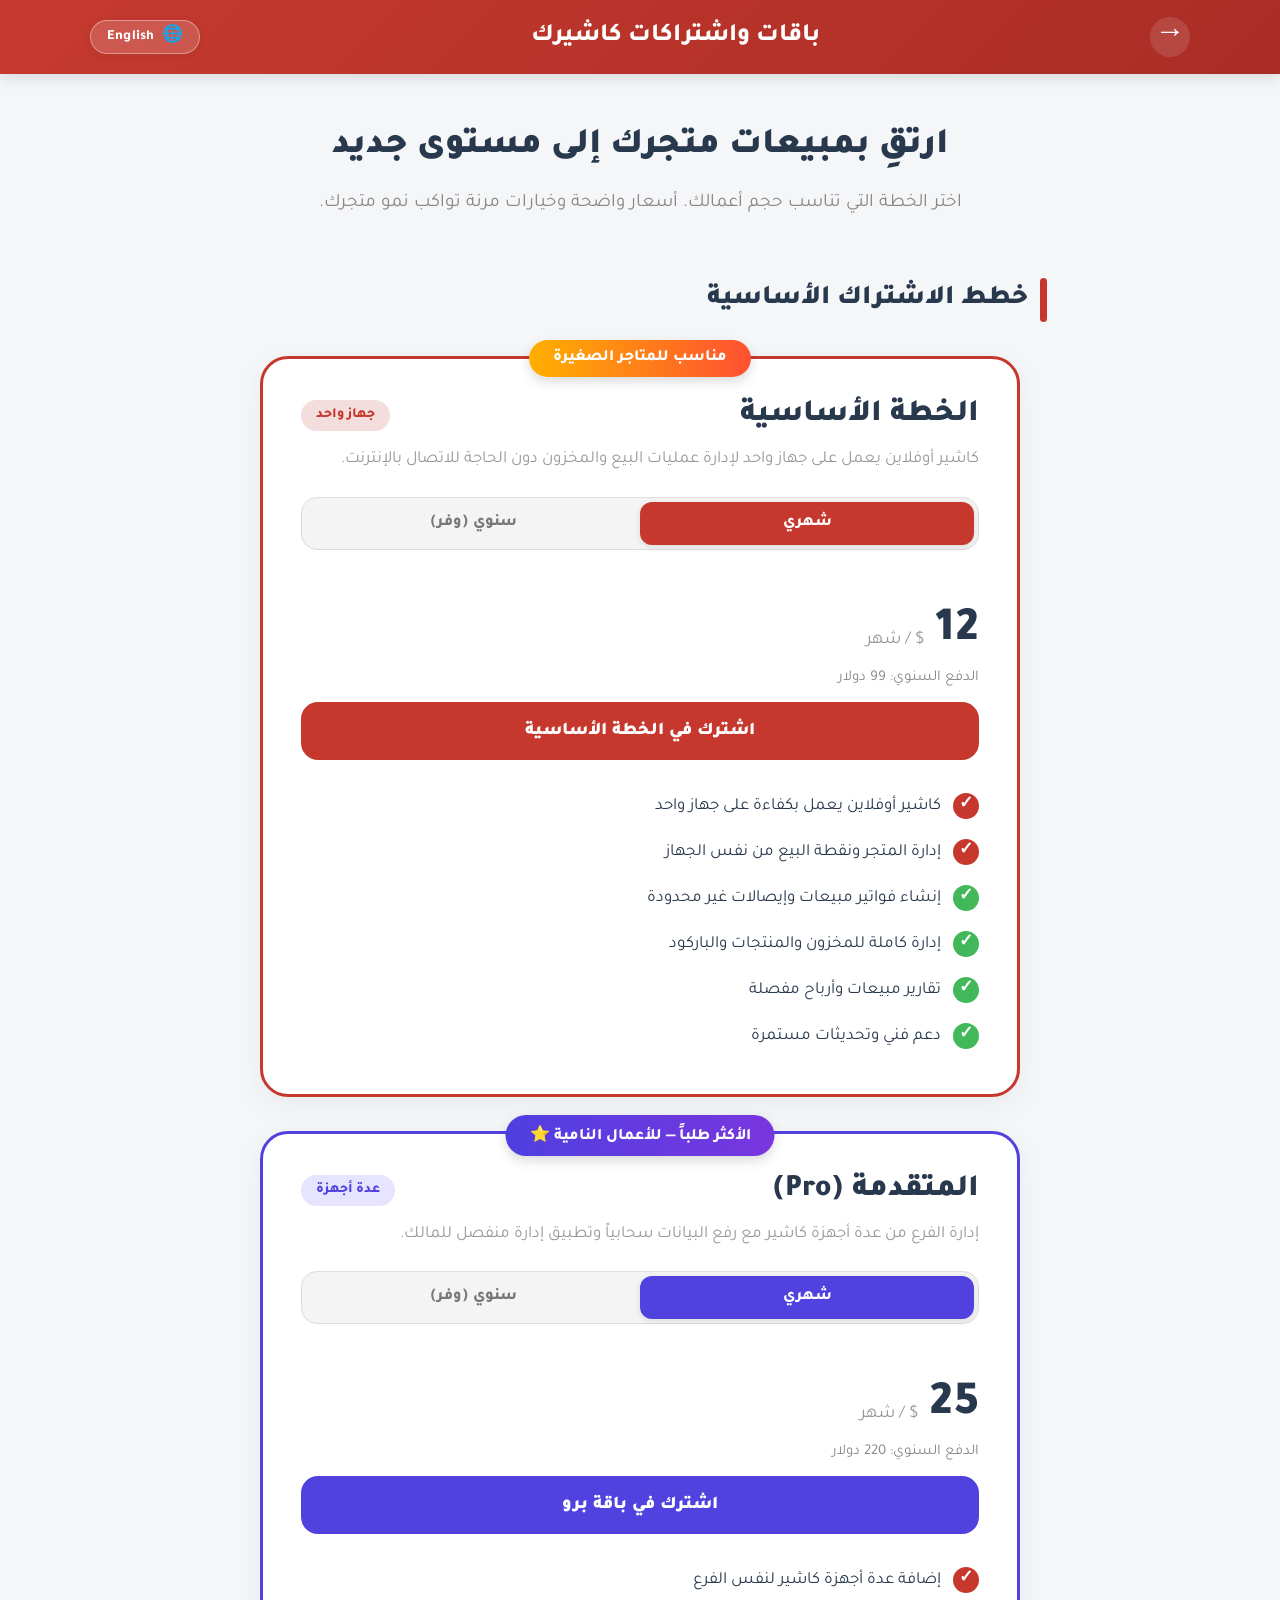
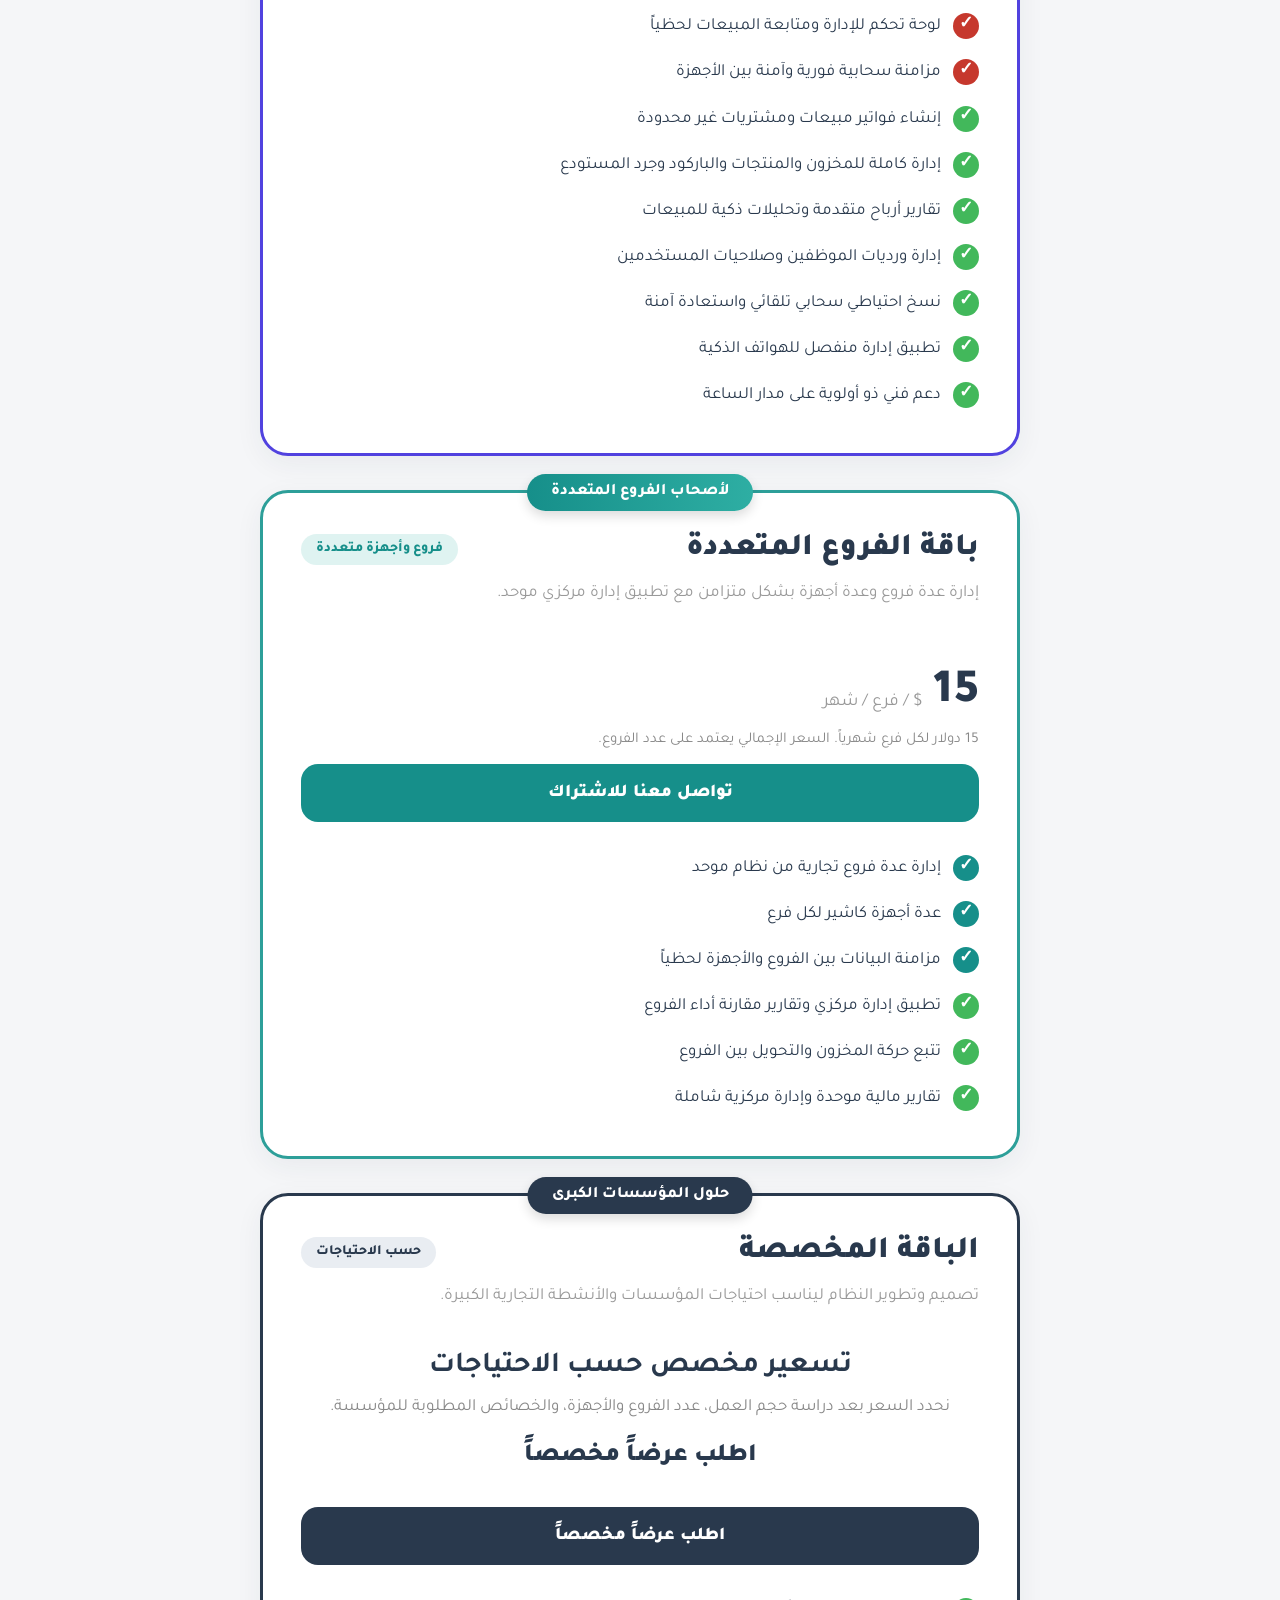
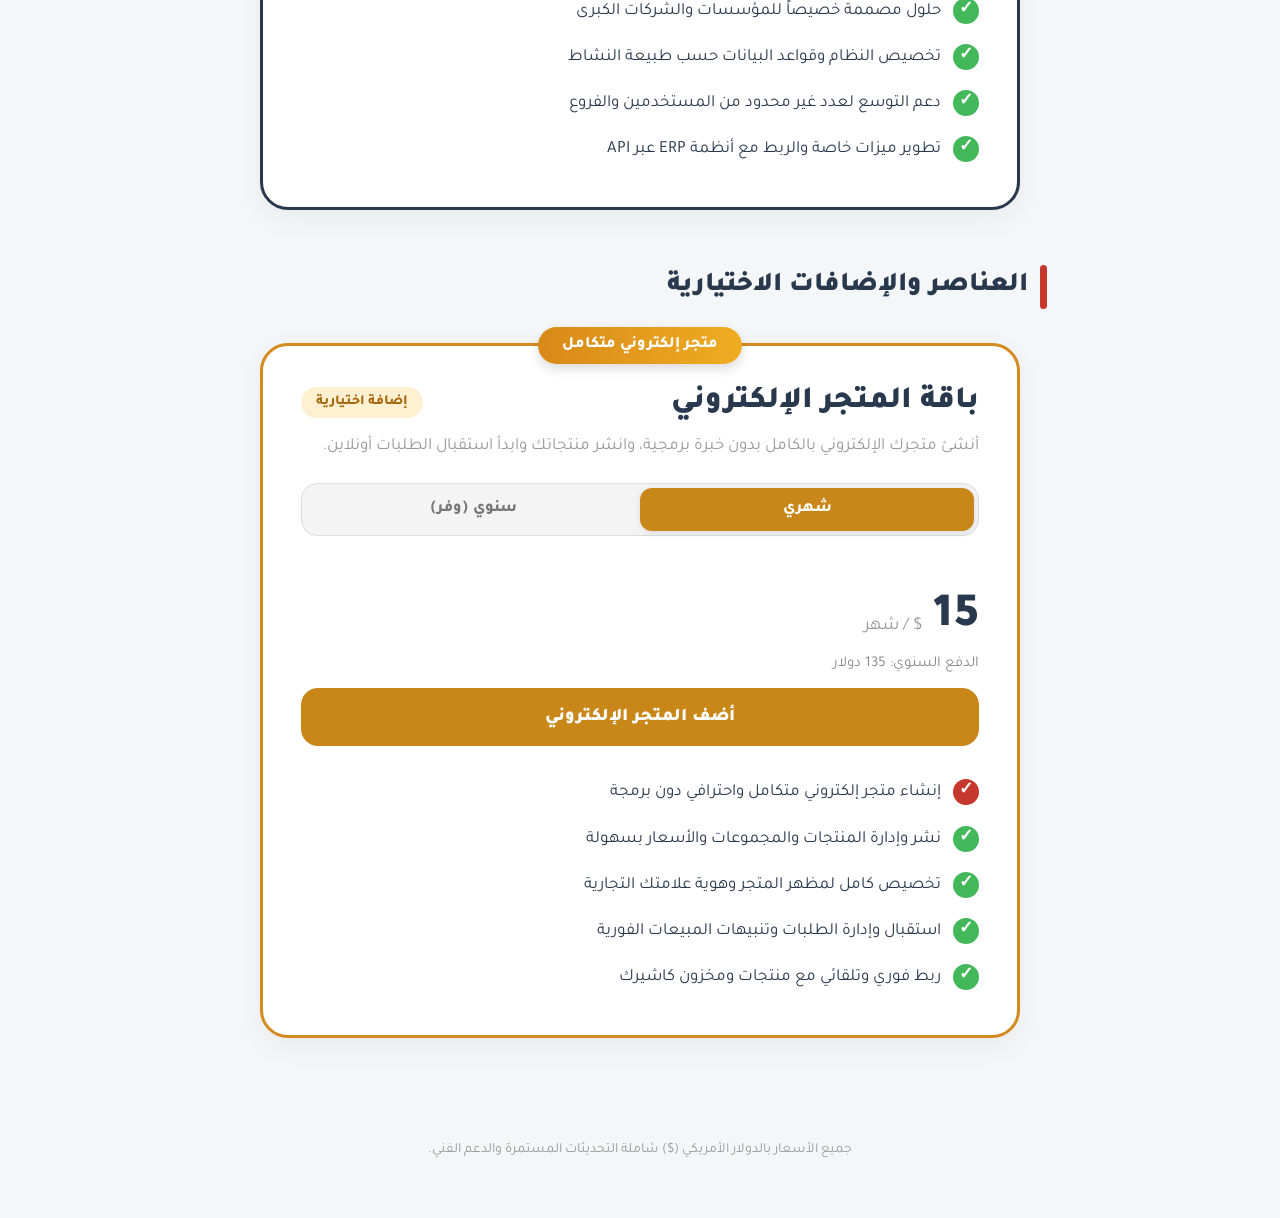
==== pricing.html @ c4549c2d "Add files via upload" ====
<!DOCTYPE html>
<html lang="ar" dir="rtl">
<head>
    <meta charset="UTF-8">
    <meta name="viewport" content="width=device-width, initial-scale=1.0">
    <title>باقات كاشيرك | خطط وأسعار الاشتراكات</title>
    <script>
    (function(){
        var lang = localStorage.getItem('kashirak_lang') || 'ar';
        document.documentElement.lang = lang;
        document.documentElement.dir = (lang === 'en') ? 'ltr' : 'rtl';
    })();
    </script>
    <link rel="stylesheet" href="i18n.css">
    <link rel="preconnect" href="https://fonts.googleapis.com">
    <link rel="preconnect" href="https://fonts.gstatic.com" crossorigin>
    <link href="https://fonts.googleapis.com/css2?family=Tajawal:wght@300;400;500;700;800;900&display=swap" rel="stylesheet">
    <style>
        :root{
            --red:#c6382d;
            --red-dark:#a92d25;
            --navy:#29394d;
            --purple:#5142df;
            --green:#42b85b;
            --text:#29394d;
            --muted:#8b8b8b;
            --bg:#f5f6f8;
            --white:#fff;
            --border:#e7e7e7;
        }

        *{box-sizing:border-box}

        body{
            margin:0;
            font-family:"Tajawal",-apple-system,BlinkMacSystemFont,"Segoe UI",Roboto,Arial,sans-serif;
            background:var(--bg);
            color:var(--text);
        }

        .topbar{
            height:74px;
            background:linear-gradient(135deg,#c73a2f,#a92d25);
            color:#fff;
            display:flex;
            align-items:center;
            justify-content:center;
            position:sticky;
            top:0;
            z-index:20;
            box-shadow:0 4px 14px rgba(0,0,0,.12);
        }

        .topbar-inner{
            width:min(1100px,92%);
            display:flex;
            align-items:center;
            justify-content:space-between;
            gap:15px;
        }

        .topbar h1{
            font-size:25px;
            margin:0;
            font-weight:800;
        }

        .top-icon{
            color:#fff;
            text-decoration:none;
            font-size:30px;
            line-height:1;
            display:inline-flex;
            align-items:center;
            justify-content:center;
            width:40px;
            height:40px;
            border-radius:50%;
            background:rgba(255,255,255,.12);
            transition:background .2s ease;
        }
        .top-icon:hover{
            background:rgba(255,255,255,.24);
        }

        .hero{
            text-align:center;
            padding:48px 20px 28px;
        }

        .hero h2{
            margin:0 0 14px;
            font-size:36px;
            line-height:1.4;
            font-weight:900;
        }

        .hero p{
            margin:0 auto;
            max-width:650px;
            color:#888;
            font-size:19px;
            line-height:1.9;
        }

        .section-title{
            display:flex;
            align-items:center;
            gap:12px;
            max-width:850px;
            margin:28px auto 34px;
            padding:0 18px;
            font-size:27px;
            font-weight:900;
        }

        .section-title::before{
            content:"";
            width:7px;
            height:44px;
            border-radius:8px;
            background:var(--red);
            flex:none;
        }

        .pricing-list{
            width:min(760px,92%);
            margin:0 auto 55px;
        }

        .plan{
            background:#fff;
            border:3px solid var(--red);
            border-radius:28px;
            padding:28px 38px 34px;
            margin-bottom:34px;
            box-shadow:0 8px 28px rgba(35,48,64,.06);
            position:relative;
            overflow:visible;
        }

        .plan.pro{border-color:var(--purple)}
        .plan.multi{border-color:#2d9f99}
        .plan.custom{border-color:#29394d}
        .addon{border-color:#d38a1f}

        .badge{
            position:absolute;
            top:-19px;
            right:50%;
            transform:translateX(50%);
            padding:9px 24px;
            border-radius:30px;
            color:#fff;
            background:linear-gradient(90deg,#ffb000,#ff5031);
            font-size:16px;
            font-weight:800;
            white-space:nowrap;
            box-shadow:0 5px 12px rgba(0,0,0,.14);
        }

        .pro .badge{background:linear-gradient(90deg,#4f3fe0,#7936df)}
        .multi .badge{background:linear-gradient(90deg,#168f8a,#2eaea3)}
        .custom .badge{background:#29394d}
        .addon .badge{background:linear-gradient(90deg,#d88918,#efad22)}

        .plan-head{
            display:flex;
            align-items:center;
            justify-content:space-between;
            gap:15px;
            margin-top:10px;
        }

        .plan h3{
            margin:0;
            font-size:31px;
            font-weight:900;
        }

        .plan-tag{
            background:#f3dddd;
            color:var(--red);
            padding:7px 15px;
            border-radius:22px;
            font-weight:800;
            font-size:14px;
        }

        .pro .plan-tag{color:#5142df;background:#e7e4ff}
        .multi .plan-tag{color:#168f8a;background:#dff3f1}
        .custom .plan-tag{color:#29394d;background:#e9edf2}
        .addon .plan-tag{color:#a5670d;background:#fff0d2}

        .description{
            color:#999;
            font-size:17px;
            line-height:1.9;
            margin:10px 0 20px;
        }

        .tabs{
            display:flex;
            background:#f4f4f4;
            border:1px solid #ddd;
            border-radius:16px;
            padding:4px;
            margin:18px 0 18px;
        }

        .tab{
            flex:1;
            border:0;
            background:transparent;
            border-radius:12px;
            padding:12px 8px;
            font-family:inherit;
            font-size:16px;
            font-weight:800;
            color:#777;
            cursor:pointer;
        }

        .tab.active{
            background:var(--red);
            color:#fff;
            box-shadow:0 2px 7px rgba(0,0,0,.1);
        }

        .pro .tab.active{background:var(--purple)}
        .multi .tab.active{background:#168f8a}
        .custom .tab.active{background:#29394d}
        .addon .tab.active{background:#c98719}

        .price{
            min-height:88px;
            display:flex;
            align-items:end;
            justify-content:flex-start;
            gap:10px;
            margin:6px 0 18px;
        }

        .price strong{
            font-size:48px;
            line-height:1;
            font-weight:900;
        }

        .price span{
            color:#999;
            font-size:18px;
            margin-bottom:5px;
        }

        .price-note{
            color:#888;
            font-size:15px;
            margin:-5px 0 15px;
        }

        .cta{
            display:block;
            width:100%;
            border:0;
            border-radius:17px;
            padding:18px 20px;
            color:#fff;
            background:var(--red);
            text-align:center;
            text-decoration:none;
            font-size:18px;
            font-weight:900;
            font-family:inherit;
            cursor:pointer;
            margin:8px 0 24px;
            transition:transform .2s ease, box-shadow .2s ease;
        }
        .cta:hover{
            transform:translateY(-2px);
            box-shadow:0 8px 20px rgba(0,0,0,.12);
        }

        .pro .cta{background:var(--purple)}
        .multi .cta{background:#168f8a}
        .custom .cta{background:#29394d}
        .addon .cta{background:#c98719}

        .features{
            list-style:none;
            padding:0;
            margin:0;
        }

        .features li{
            position:relative;
            padding:9px 38px 9px 0;
            font-size:17px;
            line-height:1.65;
        }

        .features li::before{
            content:"✓";
            position:absolute;
            right:0;
            top:9px;
            width:26px;
            height:26px;
            border-radius:50%;
            display:flex;
            align-items:center;
            justify-content:center;
            background:var(--green);
            color:#fff;
            font-weight:900;
        }

        .features li.primary::before{
            background:var(--red);
        }

        .pro .features li.primary::before{background:var(--red)}
        .multi .features li.primary::before{background:#168f8a}

        .custom-box{
            text-align:center;
            padding:15px 0 5px;
        }

        .custom-box strong{
            display:block;
            font-size:29px;
            margin-bottom:8px;
        }

        .custom-box p{
            color:#888;
            line-height:1.9;
            margin:0 0 18px;
            font-size:17px;
        }

        .custom-price{
            font-size:25px;
            font-weight:900;
            margin:10px 0 22px;
        }

        .addon-section{
            padding-bottom:25px;
        }

        .footer-note{
            text-align:center;
            color:#999;
            font-size:14px;
            padding:10px 20px 45px;
        }

        @media(max-width:600px){
            .topbar{height:70px}
            .topbar h1{font-size:21px}
            .hero{padding:38px 18px 24px}
            .hero h2{font-size:29px}
            .hero p{font-size:17px}
            .section-title{font-size:24px;margin-bottom:32px}
            .pricing-list{width:92%}
            .plan{padding:27px 20px 28px;border-radius:24px}
            .plan h3{font-size:27px}
            .plan-head{align-items:flex-start}
            .description{font-size:16px}
            .price strong{font-size:43px}
            .features li{font-size:16px}
        }
    </style>
</head>

<body>

<header class="topbar">
    <div class="topbar-inner">
        <a class="top-icon back-arrow" href="index.html" aria-label="العودة للرئيسية">→</a>
        <h1 data-i18n="pricing_page_title">باقات واشتراكات كاشيرك</h1>
        <button type="button" class="lang-switcher-btn" id="langSwitch" aria-label="Switch Language">
            <span class="lang-globe">🌐</span>
            <span class="lang-name">English</span>
        </button>
    </div>
</header>

<main>
    <section class="hero">
        <h2 data-i18n="pricing_hero_title">ارتقِ بمبيعات متجرك إلى مستوى جديد</h2>
        <p data-i18n="pricing_hero_desc">اختر الخطة التي تناسب حجم أعمالك. أسعار واضحة وخيارات مرنة تواكب نمو متجرك.</p>
    </section>

    <h2 class="section-title" data-i18n="pricing_section_title">خطط الاشتراك الأساسية</h2>

    <section class="pricing-list">

        <!-- BASIC -->
        <article class="plan">
            <div class="badge" data-i18n="plan_basic_badge">مناسب للمتاجر الصغيرة</div>

            <div class="plan-head">
                <h3 data-i18n="plan_basic_title">الخطة الأساسية</h3>
                <span class="plan-tag" data-i18n="plan_basic_tag">جهاز واحد</span>
            </div>

            <p class="description" data-i18n="plan_basic_desc">
                كاشير أوفلاين يعمل على جهاز واحد لإدارة عمليات البيع والمخزون دون الحاجة للاتصال بالإنترنت.
            </p>

            <div class="tabs" data-plan="basic">
                <button class="tab active" data-period="monthly" data-i18n="tab_monthly">شهري</button>
                <button class="tab" data-period="yearly" data-i18n="tab_yearly">سنوي (وفر)</button>
            </div>

            <div class="price">
                <strong data-monthly="12" data-yearly="99">12</strong>
                <span data-i18n="price_unit_month">$ / شهر</span>
            </div>

            <p class="price-note" data-i18n="price_basic_note">الدفع السنوي: 99 دولار</p>

            <a class="cta" href="index.html#final-download" data-i18n="btn_basic_cta">اشترك في الخطة الأساسية</a>

            <ul class="features">
                <li class="primary" data-i18n="feat_basic_1">كاشير أوفلاين يعمل بكفاءة على جهاز واحد</li>
                <li class="primary" data-i18n="feat_basic_2">إدارة المتجر ونقطة البيع من نفس الجهاز</li>
                <li data-i18n="feat_basic_3">إنشاء فواتير مبيعات وإيصالات غير محدودة</li>
                <li data-i18n="feat_basic_4">إدارة كاملة للمخزون والمنتجات والباركود</li>
                <li data-i18n="feat_basic_5">تقارير مبيعات وأرباح مفصلة</li>
                <li data-i18n="feat_basic_6">دعم فني وتحديثات مستمرة</li>
            </ul>
        </article>

        <!-- PRO -->
        <article class="plan pro">
            <div class="badge" data-i18n="plan_pro_badge">الأكثر طلباً — للأعمال النامية ⭐</div>

            <div class="plan-head">
                <h3 data-i18n="plan_pro_title">المتقدمة (Pro)</h3>
                <span class="plan-tag" data-i18n="plan_pro_tag">عدة أجهزة</span>
            </div>

            <p class="description" data-i18n="plan_pro_desc">
                إدارة الفرع من عدة أجهزة كاشير مع رفع البيانات سحابياً وتطبيق إدارة منفصل للمالك.
            </p>

            <div class="tabs" data-plan="pro">
                <button class="tab active" data-period="monthly" data-i18n="tab_monthly">شهري</button>
                <button class="tab" data-period="yearly" data-i18n="tab_yearly">سنوي (وفر)</button>
            </div>

            <div class="price">
                <strong data-monthly="25" data-yearly="220">25</strong>
                <span data-i18n="price_unit_month">$ / شهر</span>
            </div>

            <p class="price-note" data-i18n="price_pro_note">الدفع السنوي: 220 دولار</p>

            <a class="cta" href="index.html#final-download" data-i18n="btn_pro_cta">اشترك في باقة برو</a>

            <ul class="features">
                <li class="primary" data-i18n="feat_pro_1">إضافة عدة أجهزة كاشير لنفس الفرع</li>
                <li class="primary" data-i18n="feat_pro_2">لوحة تحكم للإدارة ومتابعة المبيعات لحظياً</li>
                <li class="primary" data-i18n="feat_pro_3">مزامنة سحابية فورية وآمنة بين الأجهزة</li>
                <li data-i18n="feat_pro_4">إنشاء فواتير مبيعات ومشتريات غير محدودة</li>
                <li data-i18n="feat_pro_5">إدارة كاملة للمخزون والمنتجات والباركود وجرد المستودع</li>
                <li data-i18n="feat_pro_6">تقارير أرباح متقدمة وتحليلات ذكية للمبيعات</li>
                <li data-i18n="feat_pro_7">إدارة ورديات الموظفين وصلاحيات المستخدمين</li>
                <li data-i18n="feat_pro_8">نسخ احتياطي سحابي تلقائي واستعادة آمنة</li>
                <li data-i18n="feat_pro_9">تطبيق إدارة منفصل للهواتف الذكية</li>
                <li data-i18n="feat_pro_10">دعم فني ذو أولوية على مدار الساعة</li>
            </ul>
        </article>

        <!-- MULTI BRANCH -->
        <article class="plan multi">
            <div class="badge" data-i18n="plan_multi_badge">لأصحاب الفروع المتعددة</div>

            <div class="plan-head">
                <h3 data-i18n="plan_multi_title">باقة الفروع المتعددة</h3>
                <span class="plan-tag" data-i18n="plan_multi_tag">فروع وأجهزة متعددة</span>
            </div>

            <p class="description" data-i18n="plan_multi_desc">
                إدارة عدة فروع وعدة أجهزة بشكل متزامن مع تطبيق إدارة مركزي موحد.
            </p>

            <div class="price">
                <strong>15</strong>
                <span data-i18n="price_multi_unit">$ / فرع / شهر</span>
            </div>

            <p class="price-note" data-i18n="price_multi_note">15 دولار لكل فرع شهرياً. السعر الإجمالي يعتمد على عدد الفروع.</p>

            <a class="cta" href="index.html#final-download" data-i18n="btn_multi_cta">تواصل معنا للاشتراك</a>

            <ul class="features">
                <li class="primary" data-i18n="feat_multi_1">إدارة عدة فروع تجارية من نظام موحد</li>
                <li class="primary" data-i18n="feat_multi_2">عدة أجهزة كاشير لكل فرع</li>
                <li class="primary" data-i18n="feat_multi_3">مزامنة البيانات بين الفروع والأجهزة لحظياً</li>
                <li data-i18n="feat_multi_4">تطبيق إدارة مركزي وتقارير مقارنة أداء الفروع</li>
                <li data-i18n="feat_multi_5">تتبع حركة المخزون والتحويل بين الفروع</li>
                <li data-i18n="feat_multi_6">تقارير مالية موحدة وإدارة مركزية شاملة</li>
            </ul>
        </article>

        <!-- CUSTOM -->
        <article class="plan custom">
            <div class="badge" data-i18n="plan_custom_badge">حلول المؤسسات الكبرى</div>

            <div class="plan-head">
                <h3 data-i18n="plan_custom_title">الباقة المخصصة</h3>
                <span class="plan-tag" data-i18n="plan_custom_tag">حسب الاحتياجات</span>
            </div>

            <p class="description" data-i18n="plan_custom_desc">
                تصميم وتطوير النظام ليناسب احتياجات المؤسسات والأنشطة التجارية الكبيرة.
            </p>

            <div class="custom-box">
                <strong data-i18n="custom_box_title">تسعير مخصص حسب الاحتياجات</strong>
                <p data-i18n="custom_box_desc">
                    نحدد السعر بعد دراسة حجم العمل، عدد الفروع والأجهزة،
                    والخصائص المطلوبة للمؤسسة.
                </p>
                <div class="custom-price" data-i18n="custom_box_price">اطلب عرضاً مخصصاً</div>
            </div>

            <a class="cta" href="index.html#final-download" data-i18n="btn_custom_cta">اطلب عرضاً مخصصاً</a>

            <ul class="features">
                <li data-i18n="feat_custom_1">حلول مصممة خصيصاً للمؤسسات والشركات الكبرى</li>
                <li data-i18n="feat_custom_2">تخصيص النظام وقواعد البيانات حسب طبيعة النشاط</li>
                <li data-i18n="feat_custom_3">دعم التوسع لعدد غير محدود من المستخدمين والفروع</li>
                <li data-i18n="feat_custom_4">تطوير ميزات خاصة والربط مع أنظمة ERP عبر API</li>
            </ul>
        </article>

    </section>

    <section class="addon-section">
        <h2 class="section-title" data-i18n="addon_section_title">العناصر والإضافات الاختيارية</h2>

        <div class="pricing-list">

            <!-- E-COMMERCE -->
            <article class="plan addon">
                <div class="badge" data-i18n="addon_store_badge">متجر إلكتروني متكامل</div>

                <div class="plan-head">
                    <h3 data-i18n="addon_store_title">باقة المتجر الإلكتروني</h3>
                    <span class="plan-tag" data-i18n="addon_store_tag">إضافة اختيارية</span>
                </div>

                <p class="description" data-i18n="addon_store_desc">
                    أنشئ متجرك الإلكتروني بالكامل بدون خبرة برمجية،
                    وانشر منتجاتك وابدأ استقبال الطلبات أونلاين.
                </p>

                <div class="tabs" data-plan="store">
                    <button class="tab active" data-period="monthly" data-i18n="tab_monthly">شهري</button>
                    <button class="tab" data-period="yearly" data-i18n="tab_yearly">سنوي (وفر)</button>
                </div>

                <div class="price">
                    <strong data-monthly="15" data-yearly="135">15</strong>
                    <span data-i18n="price_unit_month">$ / شهر</span>
                </div>

                <p class="price-note" data-i18n="price_store_note">الدفع السنوي: 135 دولار</p>

                <a class="cta" href="index.html#final-download" data-i18n="btn_store_cta">أضف المتجر الإلكتروني</a>

                <ul class="features">
                    <li class="primary" data-i18n="feat_store_1">إنشاء متجر إلكتروني متكامل واحترافي دون برمجة</li>
                    <li data-i18n="feat_store_2">نشر وإدارة المنتجات والمجموعات والأسعار بسهولة</li>
                    <li data-i18n="feat_store_3">تخصيص كامل لمظهر المتجر وهوية علامتك التجارية</li>
                    <li data-i18n="feat_store_4">استقبال وإدارة الطلبات وتنبيهات المبيعات الفورية</li>
                    <li data-i18n="feat_store_5">ربط فوري وتلقائي مع منتجات ومخزون كاشيرك</li>
                </ul>
            </article>

        </div>
    </section>

    <p class="footer-note" data-i18n="pricing_footer_note">جميع الأسعار بالدولار الأمريكي ($) شاملة التحديثات المستمرة والدعم الفني.</p>
</main>

<script>
document.querySelectorAll(".tabs").forEach(tabs => {
    const buttons = tabs.querySelectorAll(".tab");
    const card = tabs.closest(".plan");
    const price = card.querySelector(".price strong");
    const unit = card.querySelector(".price span");
    const note = card.querySelector(".price-note");

    buttons.forEach(button => {
        button.addEventListener("click", () => {
            buttons.forEach(b => b.classList.remove("active"));
            button.classList.add("active");

            const period = button.dataset.period;
            const currentLang = document.documentElement.lang || 'ar';

            if (price && price.dataset.monthly && price.dataset.yearly) {
                if (period === "yearly") {
                    price.textContent = price.dataset.yearly;
                    unit.textContent = currentLang === 'en' ? "$ / year" : "$ / سنة";
                    if (note) note.style.display = "none";
                } else {
                    price.textContent = price.dataset.monthly;
                    unit.textContent = currentLang === 'en' ? "$ / month" : "$ / شهر";
                    if (note) note.style.display = "";
                }
            }
        });
    });
});

window.addEventListener('kashirak_lang_changed', (e) => {
    const lang = e.detail.lang;
    document.querySelectorAll(".tabs").forEach(tabs => {
        const activeBtn = tabs.querySelector(".tab.active");
        const period = activeBtn ? activeBtn.dataset.period : 'monthly';
        const card = tabs.closest(".plan");
        const unit = card ? card.querySelector(".price span") : null;
        if (unit) {
            if (card.classList.contains("multi")) {
                unit.textContent = lang === 'en' ? "$ / branch / month" : "$ / فرع / شهر";
            } else if (period === "yearly") {
                unit.textContent = lang === 'en' ? "$ / year" : "$ / سنة";
            } else {
                unit.textContent = lang === 'en' ? "$ / month" : "$ / شهر";
            }
        }
    });
});
</script>
<script src="translations.js"></script>
</body>
</html>
---- i18n.css ----
/* =========================================================
   KASHIERK / KAFFII - INTERNATIONAL I18N STYLES
   ========================================================= */

/* Language Switcher Button */
.lang-switcher-btn {
    display: inline-flex;
    align-items: center;
    justify-content: center;
    gap: 8px;
    padding: 8px 16px;
    background: #ffffff;
    color: #bd382a;
    border: 1.5px solid rgba(189, 56, 42, 0.28);
    border-radius: 999px;
    font-size: 0.88rem;
    font-weight: 800;
    cursor: pointer;
    transition: all 0.22s ease;
    box-shadow: 0 2px 8px rgba(189, 56, 42, 0.06);
    font-family: inherit;
    white-space: nowrap;
    text-decoration: none;
    line-height: 1.2;
    user-select: none;
}

.lang-switcher-btn:hover {
    background: #bd382a;
    color: #ffffff;
    border-color: #bd382a;
    transform: translateY(-1px);
    box-shadow: 0 6px 18px rgba(189, 56, 42, 0.22);
}

.lang-switcher-btn .lang-globe {
    font-size: 1.05rem;
    line-height: 1;
}

.lang-switcher-btn .lang-name {
    font-weight: 800;
    letter-spacing: 0.2px;
}

/* Pricing Topbar Switcher Variation */
.topbar .lang-switcher-btn {
    background: rgba(255, 255, 255, 0.16);
    color: #ffffff;
    border-color: rgba(255, 255, 255, 0.38);
    box-shadow: 0 2px 8px rgba(0, 0, 0, 0.08);
}

.topbar .lang-switcher-btn:hover {
    background: #ffffff;
    color: #a92d25;
    border-color: #ffffff;
    box-shadow: 0 6px 16px rgba(0, 0, 0, 0.18);
}

/* =========================================================
   LTR (ENGLISH) GLOBAL & PAGE OVERRIDES
   ========================================================= */

html[dir="ltr"] {
    direction: ltr;
    text-align: left;
}

html[dir="ltr"] body {
    font-family: -apple-system, BlinkMacSystemFont, "Segoe UI", Roboto, "Helvetica Neue", Arial, 'Tajawal', sans-serif;
}

/* Landing Page (index.html) LTR adjustments */
html[dir="ltr"] .hero-layout {
    text-align: left;
}

html[dir="ltr"] .hero-points {
    justify-content: flex-start;
}

html[dir="ltr"] .hero-buttons {
    justify-content: flex-start;
}

html[dir="ltr"] .floating-note span {
    margin-left: 0;
    margin-right: 8px;
}

html[dir="ltr"] .note-pos {
    left: -2%;
    right: auto;
}

html[dir="ltr"] .note-store {
    right: -5%;
    left: auto;
}

html[dir="ltr"] .note-remote {
    left: -5%;
    right: auto;
}

html[dir="ltr"] .note-delivery {
    right: -3%;
    left: auto;
}

html[dir="ltr"] .service-card {
    text-align: left;
}

html[dir="ltr"] .service-card li {
    padding-right: 0;
    padding-left: 22px;
}

html[dir="ltr"] .service-card li::before {
    right: auto;
    left: 0;
}

html[dir="ltr"] .download-app-grid {
    text-align: left;
}

html[dir="ltr"] .download-app-number {
    left: auto;
    right: 22px;
}

html[dir="ltr"] .download-buttons .btn-download-big {
    text-align: left;
}

html[dir="ltr"] .store-panel {
    text-align: left;
}

html[dir="ltr"] .store-copy {
    text-align: left;
}

html[dir="ltr"] .store-section-prominent .store-copy {
    text-align: center;
}

html[dir="ltr"] .system-pricing-card,
html[dir="ltr"] .customer-stores-card {
    text-align: center;
}

/* Pricing Page (pricing.html) LTR adjustments */
html[dir="ltr"] .topbar h1 {
    text-align: left;
}

html[dir="ltr"] .plan {
    text-align: left;
}

html[dir="ltr"] .features li {
    padding: 9px 0 9px 38px;
}

html[dir="ltr"] .features li::before {
    right: auto;
    left: 0;
}

html[dir="ltr"] .section-title {
    direction: ltr;
}

html[dir="ltr"] .topbar-inner {
    direction: ltr;
}

html[dir="ltr"] .top-icon.back-arrow {
    transform: rotate(180deg);
    display: inline-block;
}

/* Appstore Page (appstore.html) LTR adjustments */
html[dir="ltr"] .heading {
    text-align: left;
}

html[dir="ltr"] .card {
    text-align: left;
}

html[dir="ltr"] .button svg {
    transform: rotate(180deg);
}

/* Tutorial Page (tutorial/index.html) LTR adjustments */
html[dir="ltr"] .video-content {
    text-align: left;
}

html[dir="ltr"] .video-content ul {
    padding-right: 0;
    padding-left: 24px;
}

html[dir="ltr"] .lesson-content p {
    text-align: left;
}

/* Mobile responsive for header & switcher */
@media (max-width: 900px) {
    .header-nav {
        gap: 12px;
    }
    html[dir="ltr"] .hero-layout {
        text-align: center;
    }
    html[dir="ltr"] .hero-buttons,
    html[dir="ltr"] .hero-points {
        justify-content: center;
    }
    html[dir="ltr"] .note-pos { left: auto; right: 0; }
    html[dir="ltr"] .note-store { right: auto; left: 0; }
    html[dir="ltr"] .note-remote { left: auto; right: 0; }
    html[dir="ltr"] .note-delivery { right: auto; left: 0; }
}

@media (max-width: 600px) {
    .lang-switcher-btn {
        padding: 6px 12px;
        font-size: 0.8rem;
    }
    .lang-switcher-btn .lang-globe {
        font-size: 0.95rem;
    }
}
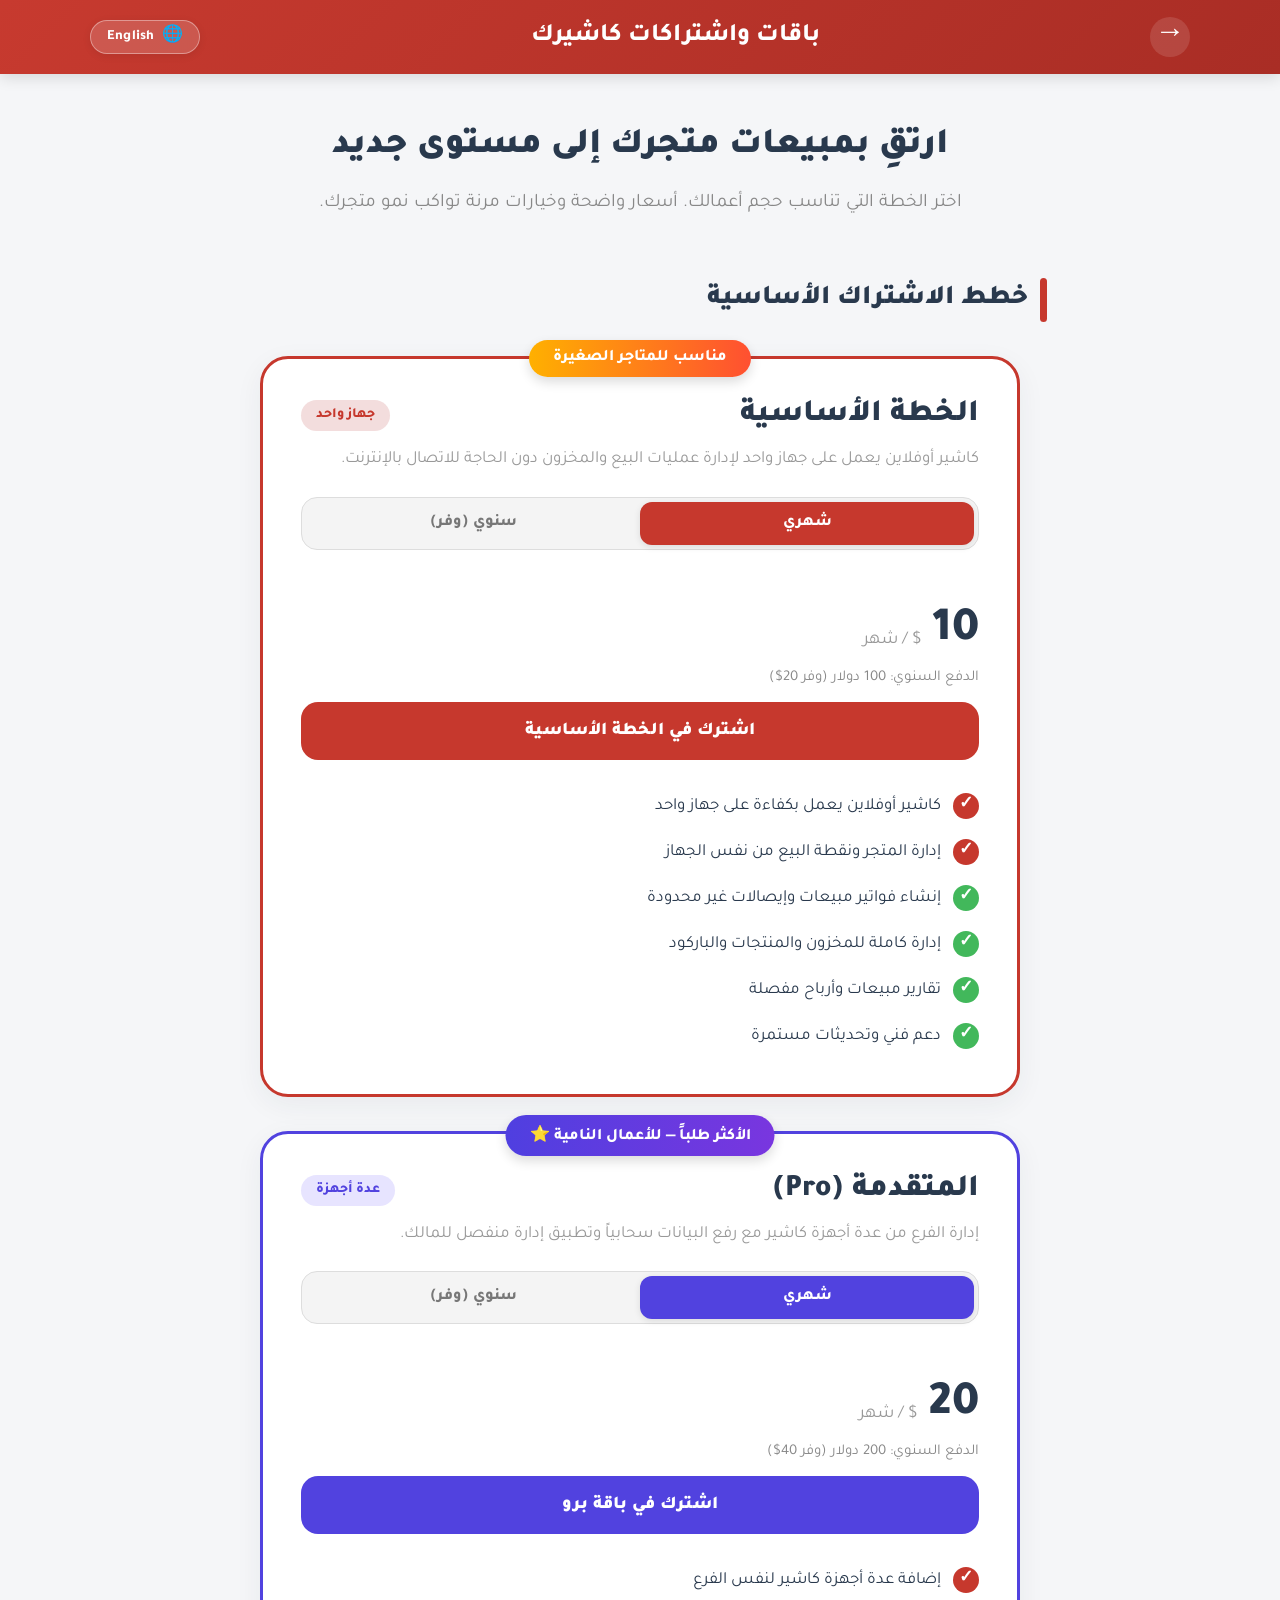
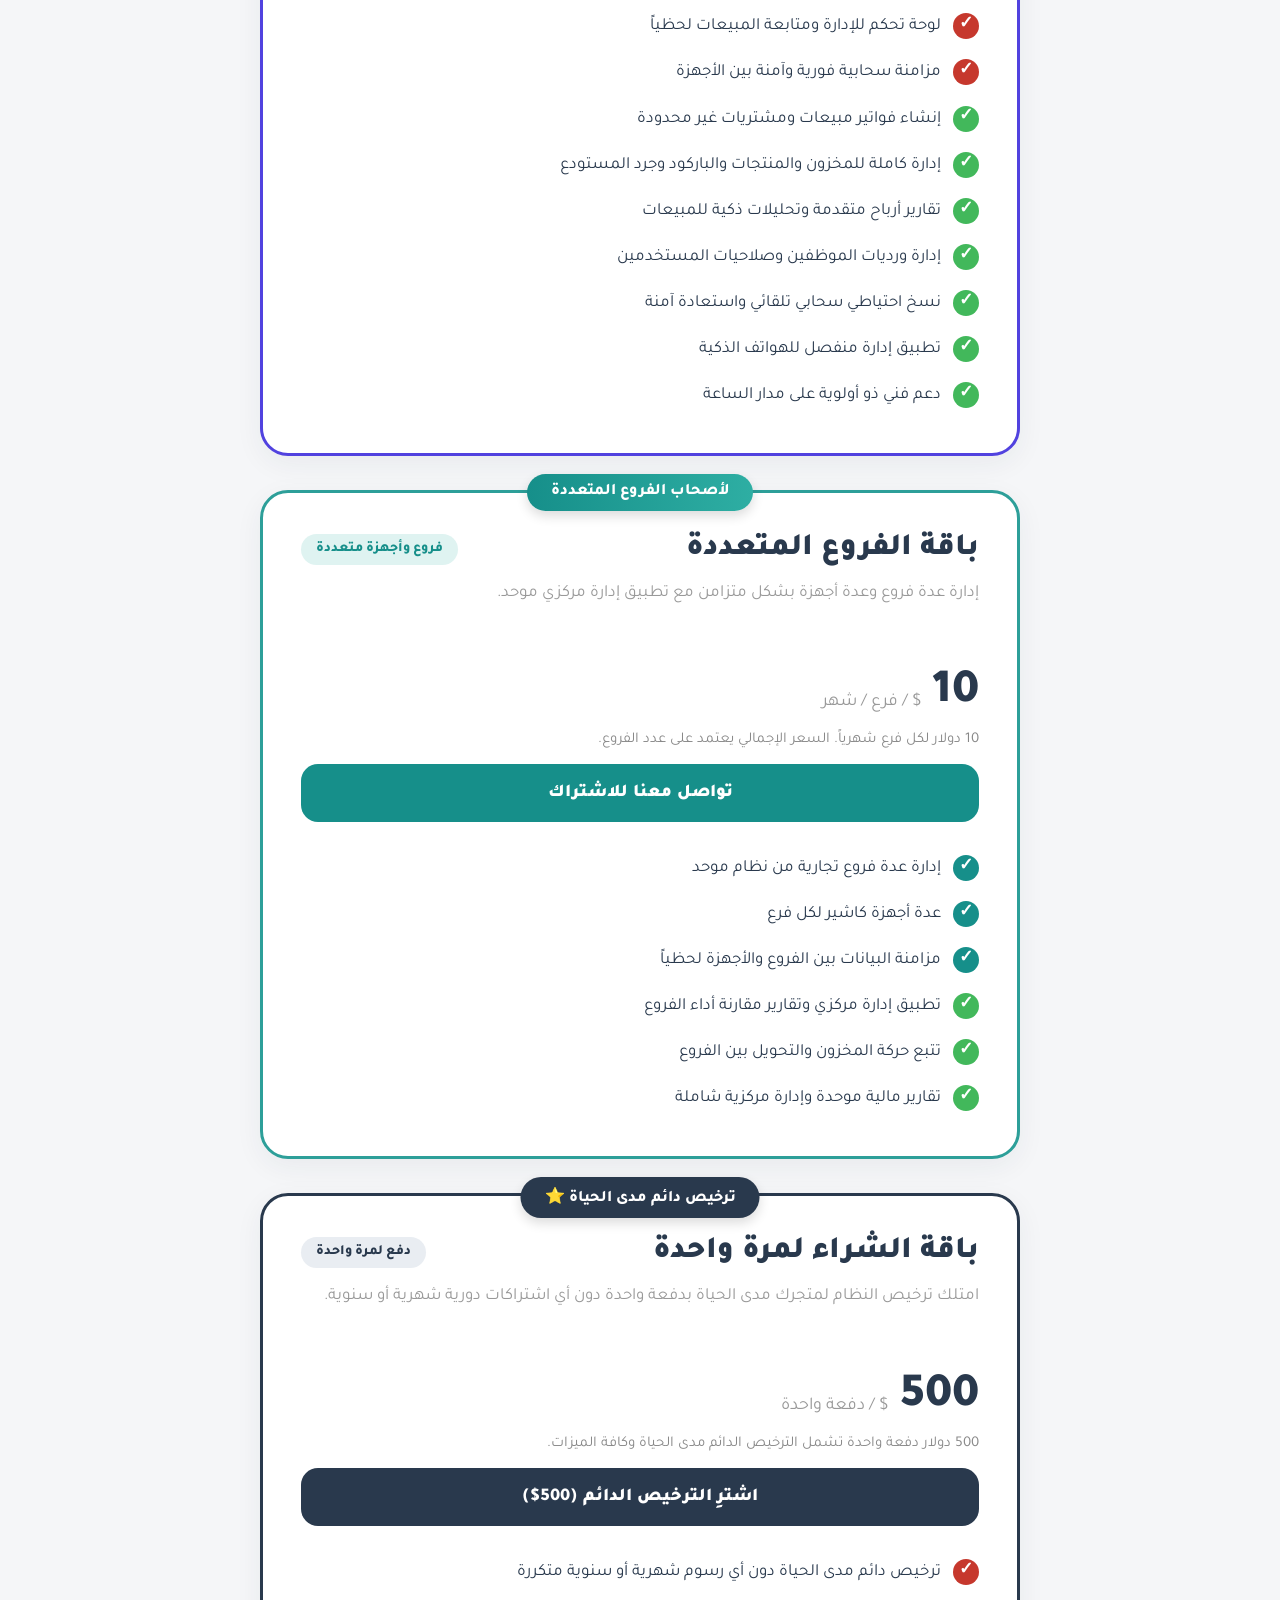
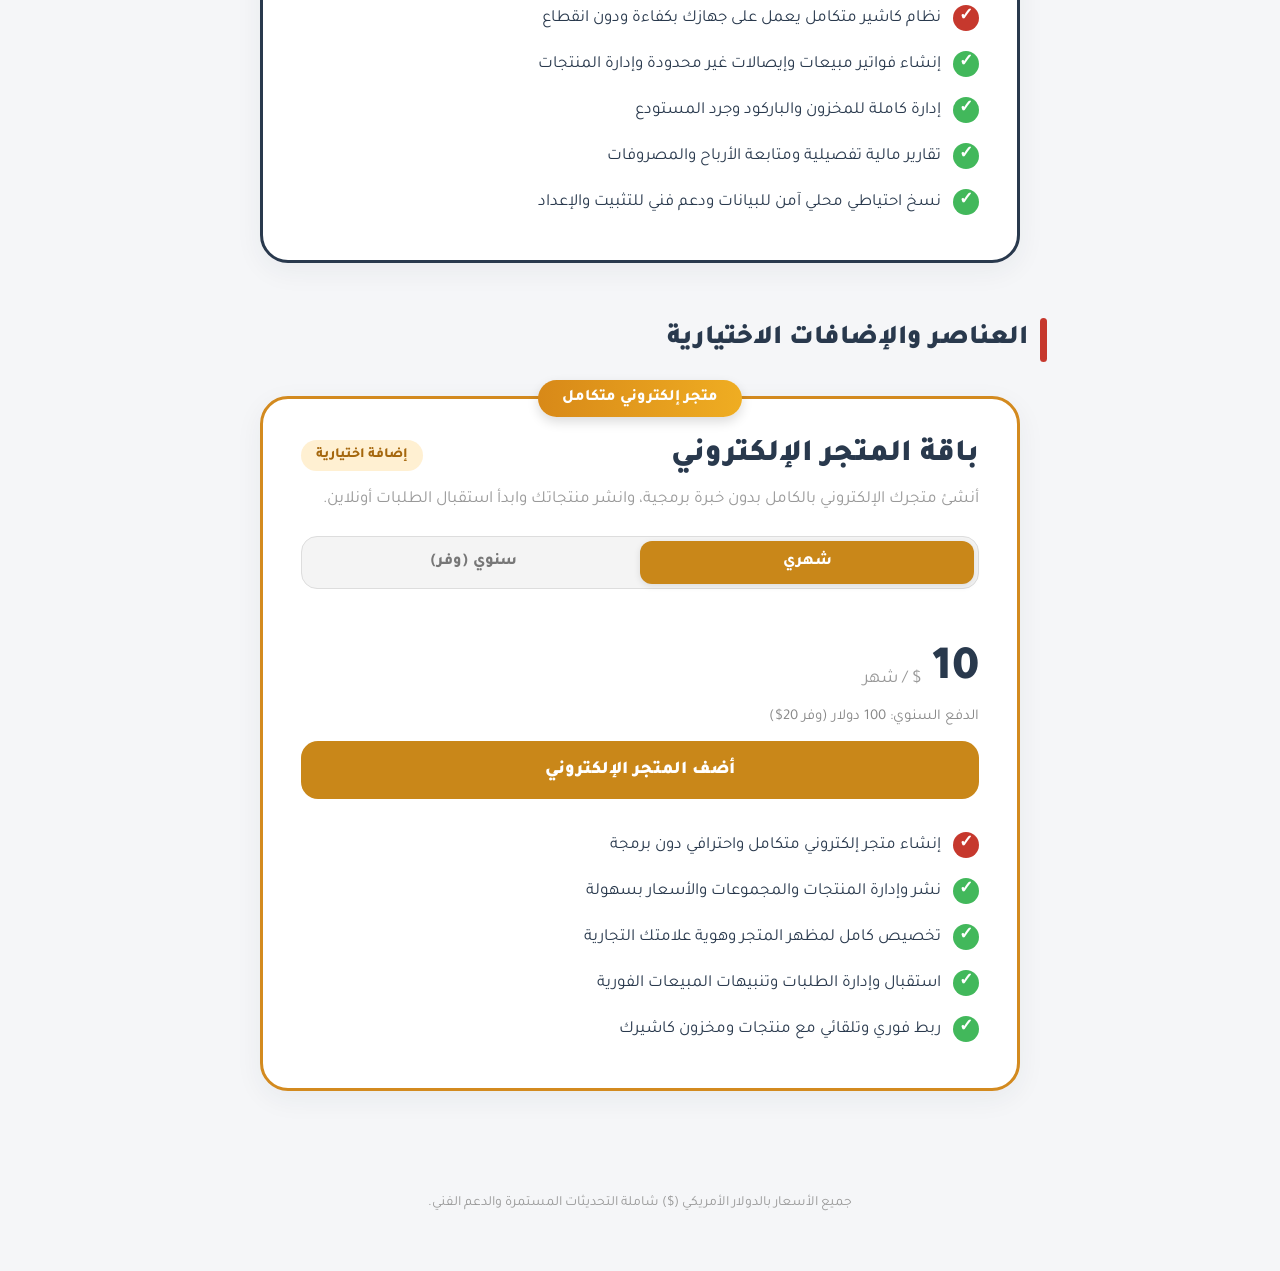
==== commit 910159d2: "Add files via upload" ====
--- a/pricing.html
+++ b/pricing.html
@@ -417,11 +417,11 @@
             </div>
 
             <div class="price">
-                <strong data-monthly="12" data-yearly="99">12</strong>
+                <strong data-monthly="10" data-yearly="100">10</strong>
                 <span data-i18n="price_unit_month">$ / شهر</span>
             </div>
 
-            <p class="price-note" data-i18n="price_basic_note">الدفع السنوي: 99 دولار</p>
+            <p class="price-note" data-i18n="price_basic_note">الدفع السنوي: 100 دولار (وفر 20$)</p>
 
             <a class="cta" href="index.html#final-download" data-i18n="btn_basic_cta">اشترك في الخطة الأساسية</a>
 
@@ -454,11 +454,11 @@
             </div>
 
             <div class="price">
-                <strong data-monthly="25" data-yearly="220">25</strong>
+                <strong data-monthly="20" data-yearly="200">20</strong>
                 <span data-i18n="price_unit_month">$ / شهر</span>
             </div>
 
-            <p class="price-note" data-i18n="price_pro_note">الدفع السنوي: 220 دولار</p>
+            <p class="price-note" data-i18n="price_pro_note">الدفع السنوي: 200 دولار (وفر 40$)</p>
 
             <a class="cta" href="index.html#final-download" data-i18n="btn_pro_cta">اشترك في باقة برو</a>
 
@@ -490,11 +490,11 @@
             </p>
 
             <div class="price">
-                <strong>15</strong>
+                <strong>10</strong>
                 <span data-i18n="price_multi_unit">$ / فرع / شهر</span>
             </div>
 
-            <p class="price-note" data-i18n="price_multi_note">15 دولار لكل فرع شهرياً. السعر الإجمالي يعتمد على عدد الفروع.</p>
+            <p class="price-note" data-i18n="price_multi_note">10 دولار لكل فرع شهرياً. السعر الإجمالي يعتمد على عدد الفروع.</p>
 
             <a class="cta" href="index.html#final-download" data-i18n="btn_multi_cta">تواصل معنا للاشتراك</a>
 
@@ -508,35 +508,35 @@
             </ul>
         </article>
 
-        <!-- CUSTOM -->
+        <!-- ONE-TIME PURCHASE / LIFETIME -->
         <article class="plan custom">
-            <div class="badge" data-i18n="plan_custom_badge">حلول المؤسسات الكبرى</div>
+            <div class="badge" data-i18n="plan_lifetime_badge">ترخيص دائم مدى الحياة ⭐</div>
 
             <div class="plan-head">
-                <h3 data-i18n="plan_custom_title">الباقة المخصصة</h3>
-                <span class="plan-tag" data-i18n="plan_custom_tag">حسب الاحتياجات</span>
-            </div>
-
-            <p class="description" data-i18n="plan_custom_desc">
-                تصميم وتطوير النظام ليناسب احتياجات المؤسسات والأنشطة التجارية الكبيرة.
+                <h3 data-i18n="plan_lifetime_title">باقة الشراء لمرة واحدة</h3>
+                <span class="plan-tag" data-i18n="plan_lifetime_tag">دفع لمرة واحدة</span>
+            </div>
+
+            <p class="description" data-i18n="plan_lifetime_desc">
+                امتلك ترخيص النظام لمتجرك مدى الحياة بدفعة واحدة دون أي اشتراكات دورية شهرية أو سنوية.
             </p>
 
-            <div class="custom-box">
-                <strong data-i18n="custom_box_title">تسعير مخصص حسب الاحتياجات</strong>
-                <p data-i18n="custom_box_desc">
-                    نحدد السعر بعد دراسة حجم العمل، عدد الفروع والأجهزة،
-                    والخصائص المطلوبة للمؤسسة.
-                </p>
-                <div class="custom-price" data-i18n="custom_box_price">اطلب عرضاً مخصصاً</div>
-            </div>
-
-            <a class="cta" href="index.html#final-download" data-i18n="btn_custom_cta">اطلب عرضاً مخصصاً</a>
+            <div class="price">
+                <strong>500</strong>
+                <span data-i18n="price_lifetime_unit">$ / دفعة واحدة</span>
+            </div>
+
+            <p class="price-note" data-i18n="price_lifetime_note">500 دولار دفعة واحدة تشمل الترخيص الدائم مدى الحياة وكافة الميزات.</p>
+
+            <a class="cta" href="index.html#final-download" data-i18n="btn_lifetime_cta">اشترِ الترخيص الدائم (500$)</a>
 
             <ul class="features">
-                <li data-i18n="feat_custom_1">حلول مصممة خصيصاً للمؤسسات والشركات الكبرى</li>
-                <li data-i18n="feat_custom_2">تخصيص النظام وقواعد البيانات حسب طبيعة النشاط</li>
-                <li data-i18n="feat_custom_3">دعم التوسع لعدد غير محدود من المستخدمين والفروع</li>
-                <li data-i18n="feat_custom_4">تطوير ميزات خاصة والربط مع أنظمة ERP عبر API</li>
+                <li class="primary" data-i18n="feat_lifetime_1">ترخيص دائم مدى الحياة دون أي رسوم شهرية أو سنوية متكررة</li>
+                <li class="primary" data-i18n="feat_lifetime_2">نظام كاشير متكامل يعمل على جهازك بكفاءة ودون انقطاع</li>
+                <li data-i18n="feat_lifetime_3">إنشاء فواتير مبيعات وإيصالات غير محدودة وإدارة المنتجات</li>
+                <li data-i18n="feat_lifetime_4">إدارة كاملة للمخزون والباركود وجرد المستودع</li>
+                <li data-i18n="feat_lifetime_5">تقارير مالية تفصيلية ومتابعة الأرباح والمصروفات</li>
+                <li data-i18n="feat_lifetime_6">نسخ احتياطي محلي آمن للبيانات ودعم فني للتثبيت والإعداد</li>
             </ul>
         </article>
 
@@ -567,11 +567,11 @@
                 </div>
 
                 <div class="price">
-                    <strong data-monthly="15" data-yearly="135">15</strong>
+                    <strong data-monthly="10" data-yearly="100">10</strong>
                     <span data-i18n="price_unit_month">$ / شهر</span>
                 </div>
 
-                <p class="price-note" data-i18n="price_store_note">الدفع السنوي: 135 دولار</p>
+                <p class="price-note" data-i18n="price_store_note">الدفع السنوي: 100 دولار (وفر 20$)</p>
 
                 <a class="cta" href="index.html#final-download" data-i18n="btn_store_cta">أضف المتجر الإلكتروني</a>
 
